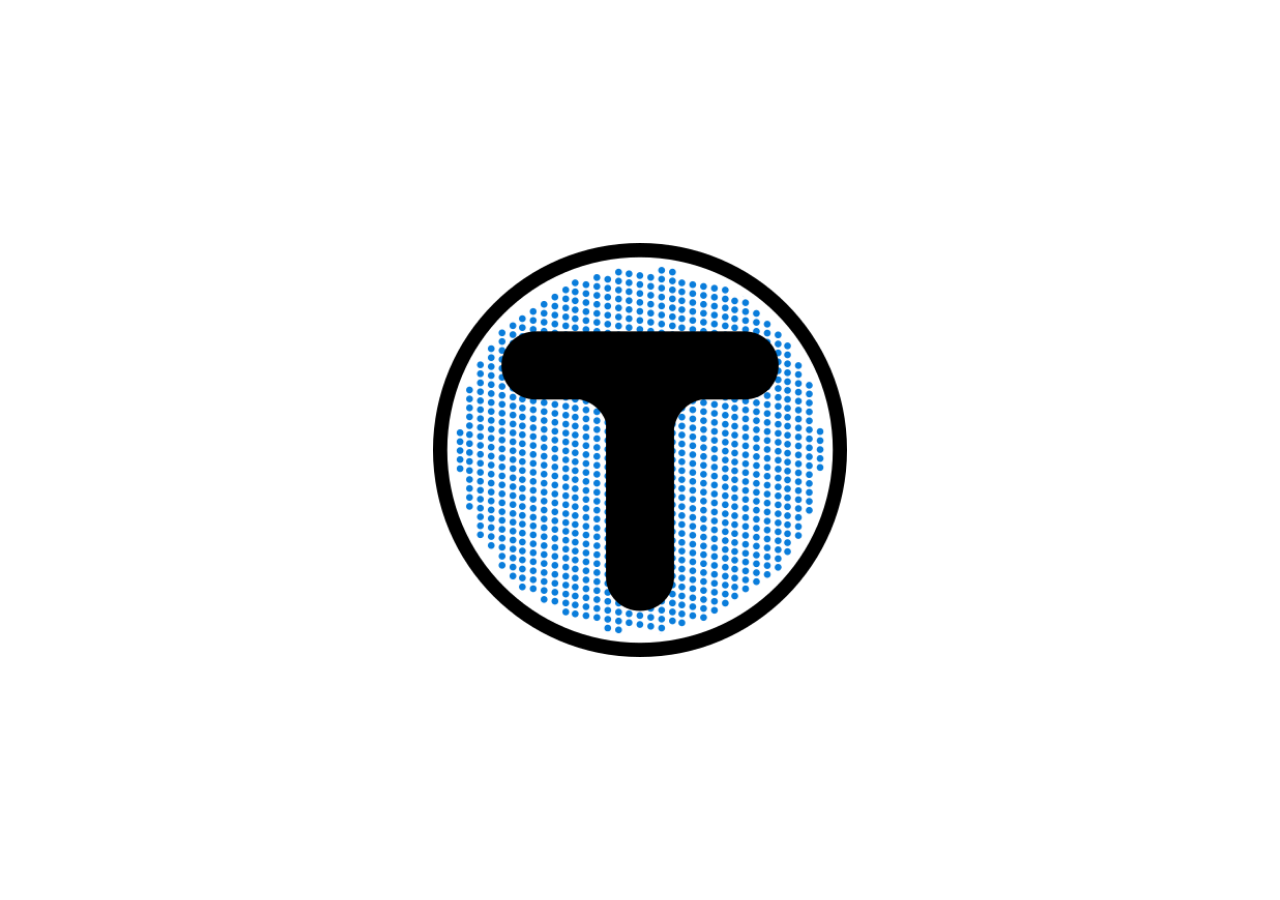
==== index.html @ cd2b0f97 "Taselist landing page" ====
<!DOCTYPE html>
<html lang="en">
<head>
<meta charset="utf-8">
<meta name="viewport" content="width=device-width, initial-scale=1">
<title>Taselist</title>
<meta name="description" content="Taselist">
<link rel="icon" href="logo.png" type="image/png">
<link rel="stylesheet" href="style.css">
</head>
<body>
  <main class="stage">
    <img id="logo" class="logo" src="logo.png" alt="Taselist" width="400" height="400" decoding="async">
  </main>
  <script src="script.js"></script>
</body>
</html>
---- style.css ----
:root {
  --bg: #ffffff;
  --logo-size: min(46vmin, 420px);
  --intro-duration: 1.1s;
  --pulse-duration: 2.4s;
  --pulse-min: 0.93;
}

* { box-sizing: border-box; }

html, body {
  height: 100%;
  margin: 0;
}

body {
  background: var(--bg);
  font-family: system-ui, -apple-system, "Segoe UI", Helvetica, Arial, sans-serif;
  overflow: hidden;
}

.stage {
  height: 100dvh;
  display: flex;
  align-items: center;
  justify-content: center;
}

.logo {
  width: var(--logo-size);
  height: auto;
  display: block;
  transform: scale(0);
  will-change: transform;
  -webkit-user-select: none;
  user-select: none;
  -webkit-user-drag: none;
}

/* JS adds .animate once the image has loaded */
.logo.animate {
  animation:
    logo-in var(--intro-duration) cubic-bezier(0.22, 1, 0.36, 1) forwards,
    logo-pulse var(--pulse-duration) ease-in-out var(--intro-duration) infinite;
}

@keyframes logo-in {
  from { transform: scale(0); }
  to   { transform: scale(1); }
}

@keyframes logo-pulse {
  0%, 100% { transform: scale(1); }
  50%      { transform: scale(var(--pulse-min)); }
}

@media (prefers-reduced-motion: reduce) {
  .logo,
  .logo.animate {
    animation: none;
    transform: scale(1);
  }
}
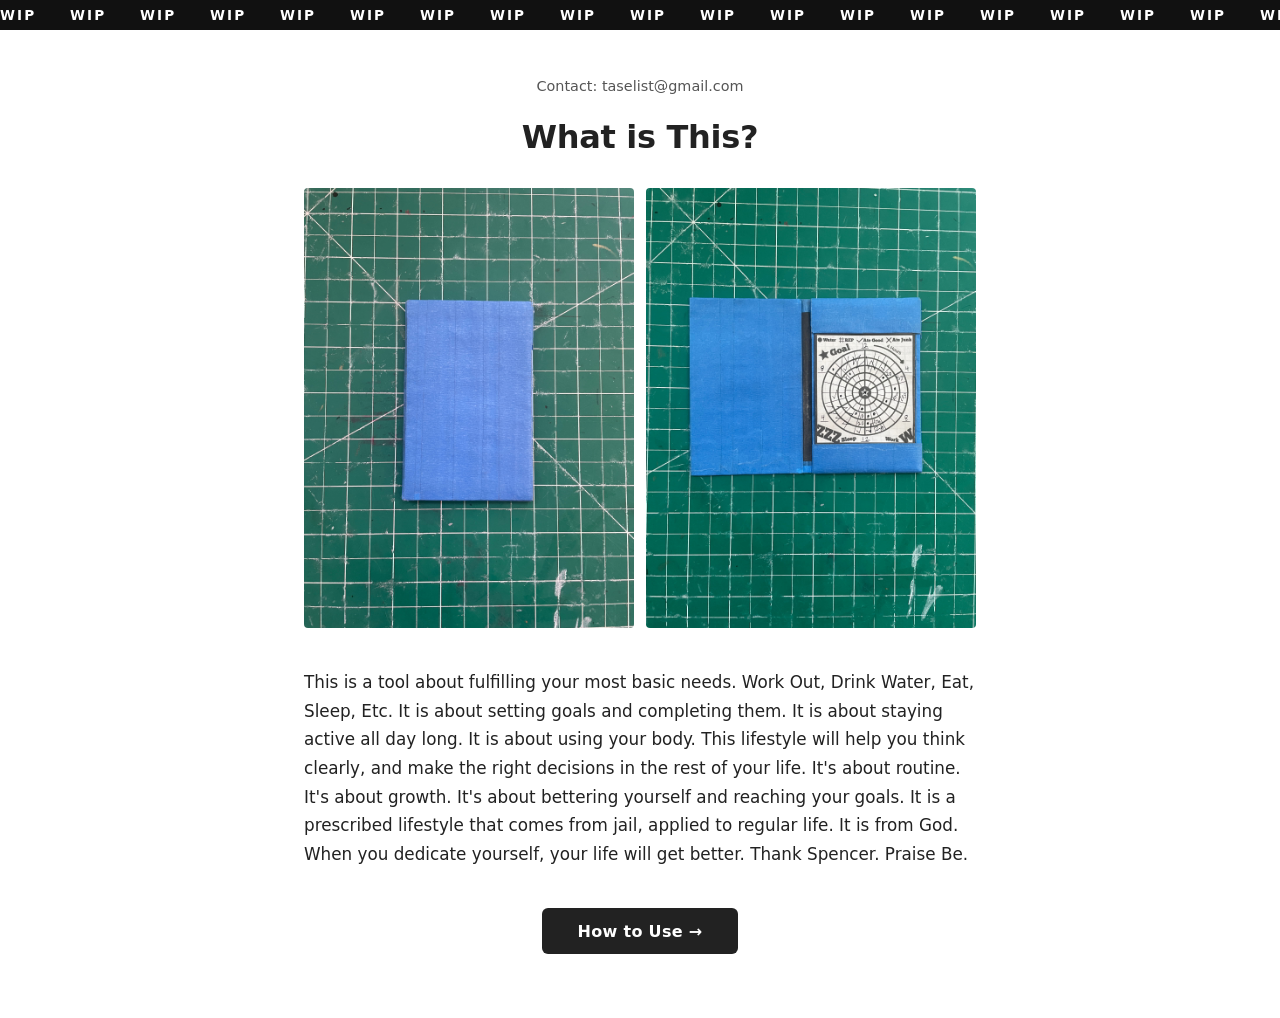
==== commit b76c6665: "Add howto page, images, PDFs, and site updates Adds the How to Use page with YouTube Short embed, ho" ====
--- a/index.html
+++ b/index.html
@@ -9,9 +9,25 @@
 <link rel="stylesheet" href="style.css">
 </head>
 <body>
-  <main class="stage">
-    <img id="logo" class="logo" src="logo.png" alt="Taselist" width="400" height="400" decoding="async">
+
+  <div class="wip-banner"></div>
+
+  <main class="page">
+    <p class="contact">Contact: taselist@gmail.com</p>
+    <h1 class="page-heading">What is This?</h1>
+
+    <div class="images">
+      <div class="image-slot"><img src="index_images/IMG_1001 (1).jpg" alt=""></div>
+      <div class="image-slot"><img src="index_images/IMG_1002 (1).jpg" alt=""></div>
+    </div>
+
+    <div class="description">
+      <p>This is a tool about fulfilling your most basic needs. Work Out, Drink Water, Eat, Sleep, Etc. It is about setting goals and completing them. It is about staying active all day long. It is about using your body. This lifestyle will help you think clearly, and make the right decisions in the rest of your life. It's about routine. It's about growth. It's about bettering yourself and reaching your goals. It is a prescribed lifestyle that comes from jail, applied to regular life. It is from God. When you dedicate yourself, your life will get better. Thank Spencer. Praise Be.</p>
+    </div>
+
+    <a href="howto.html" class="nav-btn">How to Use &rarr;</a>
   </main>
-  <script src="script.js"></script>
+
+  <script src="wip-banner.js"></script>
 </body>
 </html>
--- a/style.css
+++ b/style.css
@@ -1,63 +1,166 @@
 :root {
   --bg: #ffffff;
-  --logo-size: min(46vmin, 420px);
-  --intro-duration: 1.1s;
-  --pulse-duration: 2.4s;
-  --pulse-min: 0.93;
+  --text: #222222;
+  --text-muted: #666666;
+  --accent: #333333;
+  --border: #dddddd;
+  --banner-bg: #111111;
+  --banner-text: #ffffff;
+  --btn-bg: #222222;
+  --btn-text: #ffffff;
+  --btn-hover: #444444;
+  --placeholder-bg: #e8e8e8;
+  --placeholder-border: #cccccc;
 }
 
-* { box-sizing: border-box; }
+* { box-sizing: border-box; margin: 0; padding: 0; }
 
 html, body {
-  height: 100%;
+  min-height: 100%;
+  background: var(--bg);
+  color: var(--text);
+  font-family: system-ui, -apple-system, "Segoe UI", Helvetica, Arial, sans-serif;
+}
+
+/* ── WIP scrolling banner ── */
+.wip-banner {
+  background: var(--banner-bg);
+  color: var(--banner-text);
+  overflow: hidden;
+  white-space: nowrap;
+  font-size: 0.85rem;
+  font-weight: 700;
+  letter-spacing: 0.15em;
+  text-transform: uppercase;
+  padding: 0.45rem 0;
+  position: sticky;
+  top: 0;
+  z-index: 100;
+  user-select: none;
+}
+
+.wip-track {
+  display: inline-flex;
+  will-change: transform;
+  animation: wip-scroll 45s linear infinite;
+}
+
+.wip-half {
+  flex-shrink: 0;
+}
+
+@keyframes wip-scroll {
+  from { transform: translateX(0); }
+  to   { transform: translateX(var(--scroll-w)); }
+}
+
+/* ── Page layout ── */
+.page {
+  max-width: 720px;
+  margin: 0 auto;
+  padding: 3rem 1.5rem 4rem;
+}
+
+/* ── Contact link ── */
+.contact {
+  text-align: center;
+  font-size: 0.9rem;
+  color: #555;
+  margin-bottom: 1.5rem;
+}
+.contact a {
+  color: #555;
+  text-decoration: none;
+}
+.contact a:hover {
+  color: #000;
+}
+
+/* ── Heading ── */
+.page-heading {
+  font-size: 2rem;
+  font-weight: 700;
+  text-align: center;
+  margin-bottom: 2rem;
+  letter-spacing: -0.01em;
+}
+
+/* ── Images row ── */
+.images {
+  display: flex;
+  gap: 0.75rem;
+  justify-content: center;
+  margin-bottom: 2.5rem;
+  flex-wrap: wrap;
+}
+
+.image-slot {
+  flex: 1 1 0;
+  min-width: 0;
+}
+
+.image-slot img {
+  max-width: 100%;
+  height: auto;
+  display: block;
+  border-radius: 4px;
+}
+
+/* ── Description text ── */
+.description {
+  font-size: 1.05rem;
+  line-height: 1.7;
+  color: var(--text);
+  margin-bottom: 2.5rem;
+  text-align: left;
+}
+
+/* ── Nav button(s) ── */
+.nav-btn {
+  display: block;
+  width: fit-content;
+  margin: 0 auto;
+  padding: 0.85rem 2.2rem;
+  background: var(--btn-bg);
+  color: var(--btn-text);
+  text-decoration: none;
+  font-size: 1rem;
+  font-weight: 600;
+  border-radius: 6px;
+  letter-spacing: 0.02em;
+  transition: background 0.2s ease;
+}
+
+.nav-btn:hover {
+  background: var(--btn-hover);
+}
+
+.nav-buttons {
+  display: flex;
+  gap: 1rem;
+  justify-content: center;
+  flex-wrap: wrap;
+}
+
+.nav-buttons .nav-btn {
   margin: 0;
 }
 
-body {
-  background: var(--bg);
-  font-family: system-ui, -apple-system, "Segoe UI", Helvetica, Arial, sans-serif;
-  overflow: hidden;
-}
-
-.stage {
-  height: 100dvh;
-  display: flex;
-  align-items: center;
-  justify-content: center;
-}
-
-.logo {
-  width: var(--logo-size);
-  height: auto;
-  display: block;
-  transform: scale(0);
-  will-change: transform;
-  -webkit-user-select: none;
-  user-select: none;
-  -webkit-user-drag: none;
-}
-
-/* JS adds .animate once the image has loaded */
-.logo.animate {
-  animation:
-    logo-in var(--intro-duration) cubic-bezier(0.22, 1, 0.36, 1) forwards,
-    logo-pulse var(--pulse-duration) ease-in-out var(--intro-duration) infinite;
-}
-
-@keyframes logo-in {
-  from { transform: scale(0); }
-  to   { transform: scale(1); }
-}
-
-@keyframes logo-pulse {
-  0%, 100% { transform: scale(1); }
-  50%      { transform: scale(var(--pulse-min)); }
+/* ── Responsive ── */
+@media (max-width: 620px) {
+  .page {
+    padding: 2rem 1rem 3rem;
+  }
+  .page-heading {
+    font-size: 1.5rem;
+  }
+  .image-slot {
+    flex: 1 1 100%;
+  }
 }
 
 @media (prefers-reduced-motion: reduce) {
-  .logo,
-  .logo.animate {
+  .wip-track {
     animation: none;
-    transform: scale(1);
   }
 }
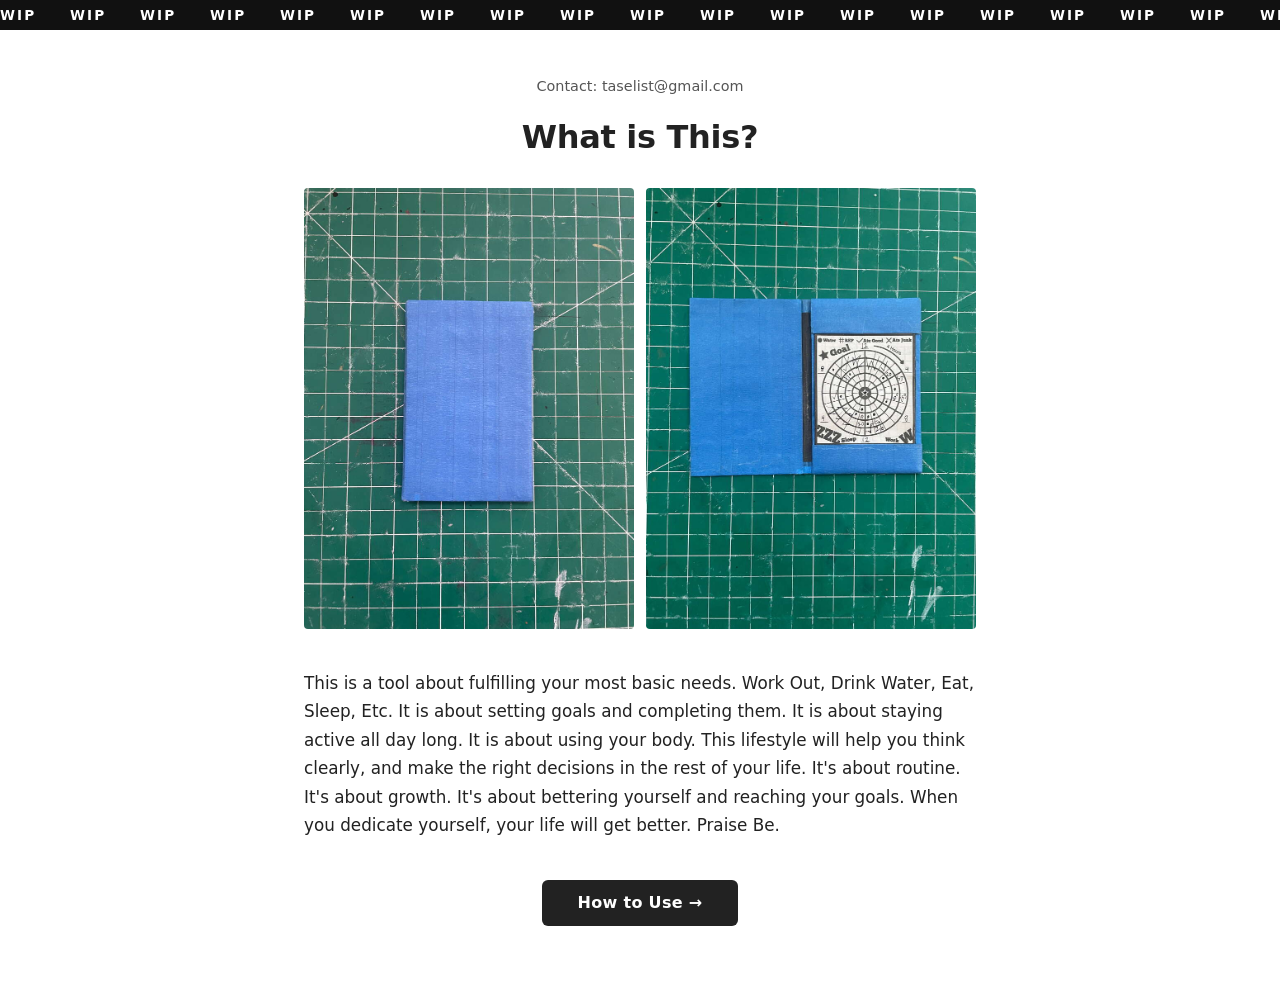
==== commit 55269398: "Update description text" ====
--- a/index.html
+++ b/index.html
@@ -22,7 +22,7 @@
     </div>
 
     <div class="description">
-      <p>This is a tool about fulfilling your most basic needs. Work Out, Drink Water, Eat, Sleep, Etc. It is about setting goals and completing them. It is about staying active all day long. It is about using your body. This lifestyle will help you think clearly, and make the right decisions in the rest of your life. It's about routine. It's about growth. It's about bettering yourself and reaching your goals. It is a prescribed lifestyle that comes from jail, applied to regular life. It is from God. When you dedicate yourself, your life will get better. Thank Spencer. Praise Be.</p>
+      <p>This is a tool about fulfilling your most basic needs. Work Out, Drink Water, Eat, Sleep, Etc. It is about setting goals and completing them. It is about staying active all day long. It is about using your body. This lifestyle will help you think clearly, and make the right decisions in the rest of your life. It's about routine. It's about growth. It's about bettering yourself and reaching your goals. When you dedicate yourself, your life will get better. Praise Be.</p>
     </div>
 
     <a href="howto.html" class="nav-btn">How to Use &rarr;</a>
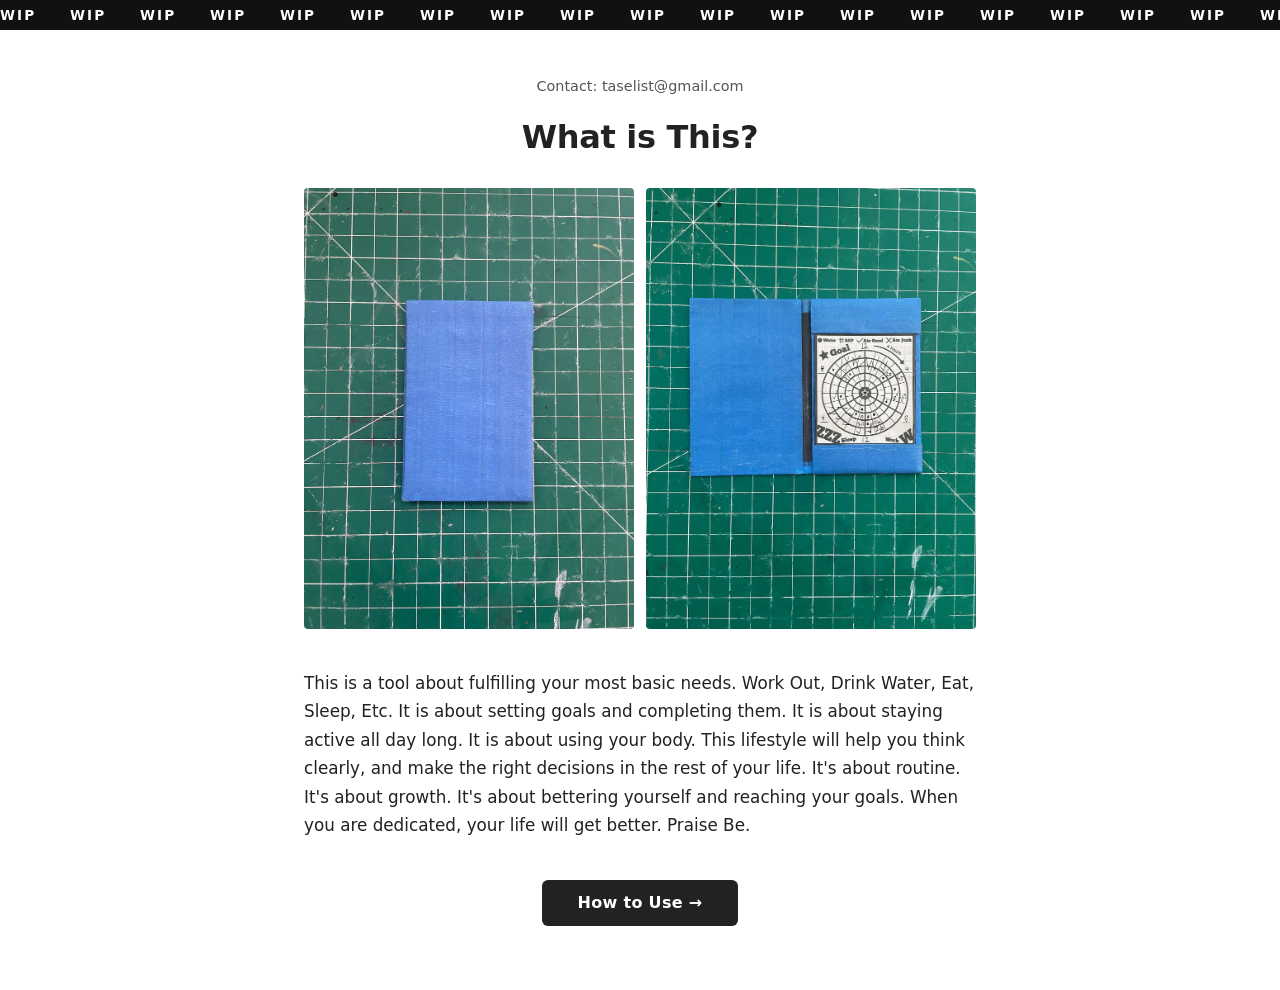
==== commit a4e2011c: "Update description text" ====
--- a/index.html
+++ b/index.html
@@ -22,7 +22,7 @@
     </div>
 
     <div class="description">
-      <p>This is a tool about fulfilling your most basic needs. Work Out, Drink Water, Eat, Sleep, Etc. It is about setting goals and completing them. It is about staying active all day long. It is about using your body. This lifestyle will help you think clearly, and make the right decisions in the rest of your life. It's about routine. It's about growth. It's about bettering yourself and reaching your goals. When you dedicate yourself, your life will get better. Praise Be.</p>
+      <p>This is a tool about fulfilling your most basic needs. Work Out, Drink Water, Eat, Sleep, Etc. It is about setting goals and completing them. It is about staying active all day long. It is about using your body. This lifestyle will help you think clearly, and make the right decisions in the rest of your life. It's about routine. It's about growth. It's about bettering yourself and reaching your goals. When you are dedicated, your life will get better. Praise Be.</p>
     </div>
 
     <a href="howto.html" class="nav-btn">How to Use &rarr;</a>
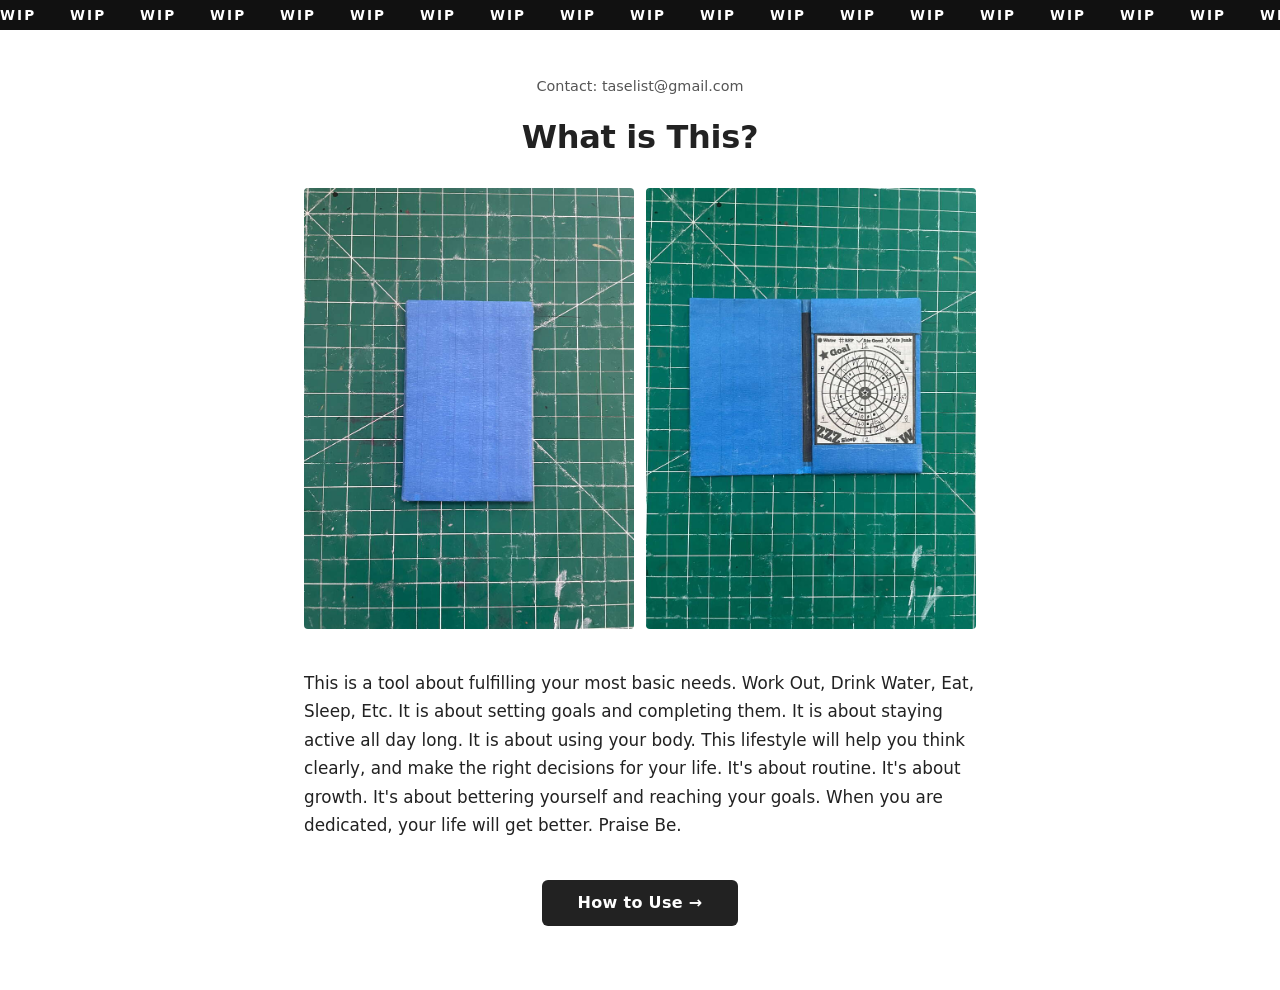
==== commit 6c2a3a42: "new index" ====
--- a/index.html
+++ b/index.html
@@ -22,7 +22,7 @@
     </div>
 
     <div class="description">
-      <p>This is a tool about fulfilling your most basic needs. Work Out, Drink Water, Eat, Sleep, Etc. It is about setting goals and completing them. It is about staying active all day long. It is about using your body. This lifestyle will help you think clearly, and make the right decisions in the rest of your life. It's about routine. It's about growth. It's about bettering yourself and reaching your goals. When you are dedicated, your life will get better. Praise Be.</p>
+      <p>This is a tool about fulfilling your most basic needs. Work Out, Drink Water, Eat, Sleep, Etc. It is about setting goals and completing them. It is about staying active all day long. It is about using your body. This lifestyle will help you think clearly, and make the right decisions for your life. It's about routine. It's about growth. It's about bettering yourself and reaching your goals. When you are dedicated, your life will get better. Praise Be.</p>
     </div>
 
     <a href="howto.html" class="nav-btn">How to Use &rarr;</a>
